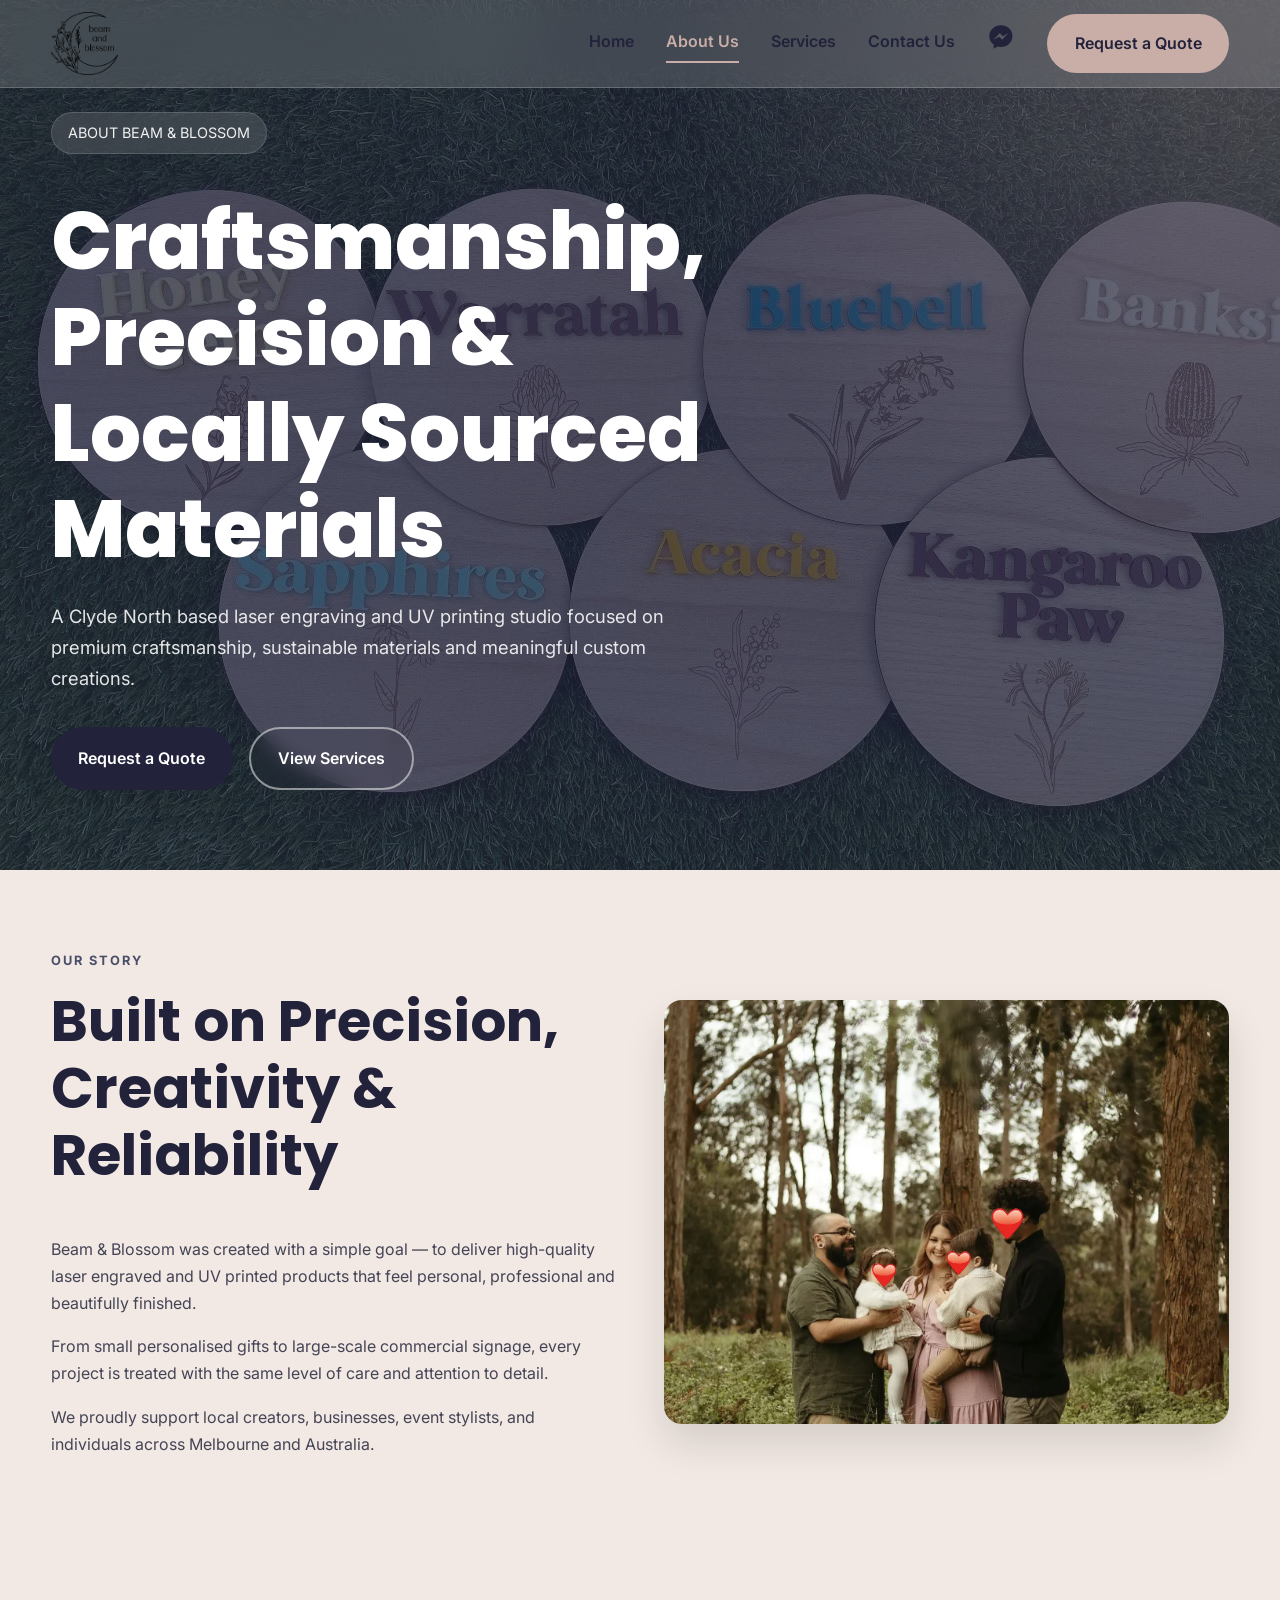
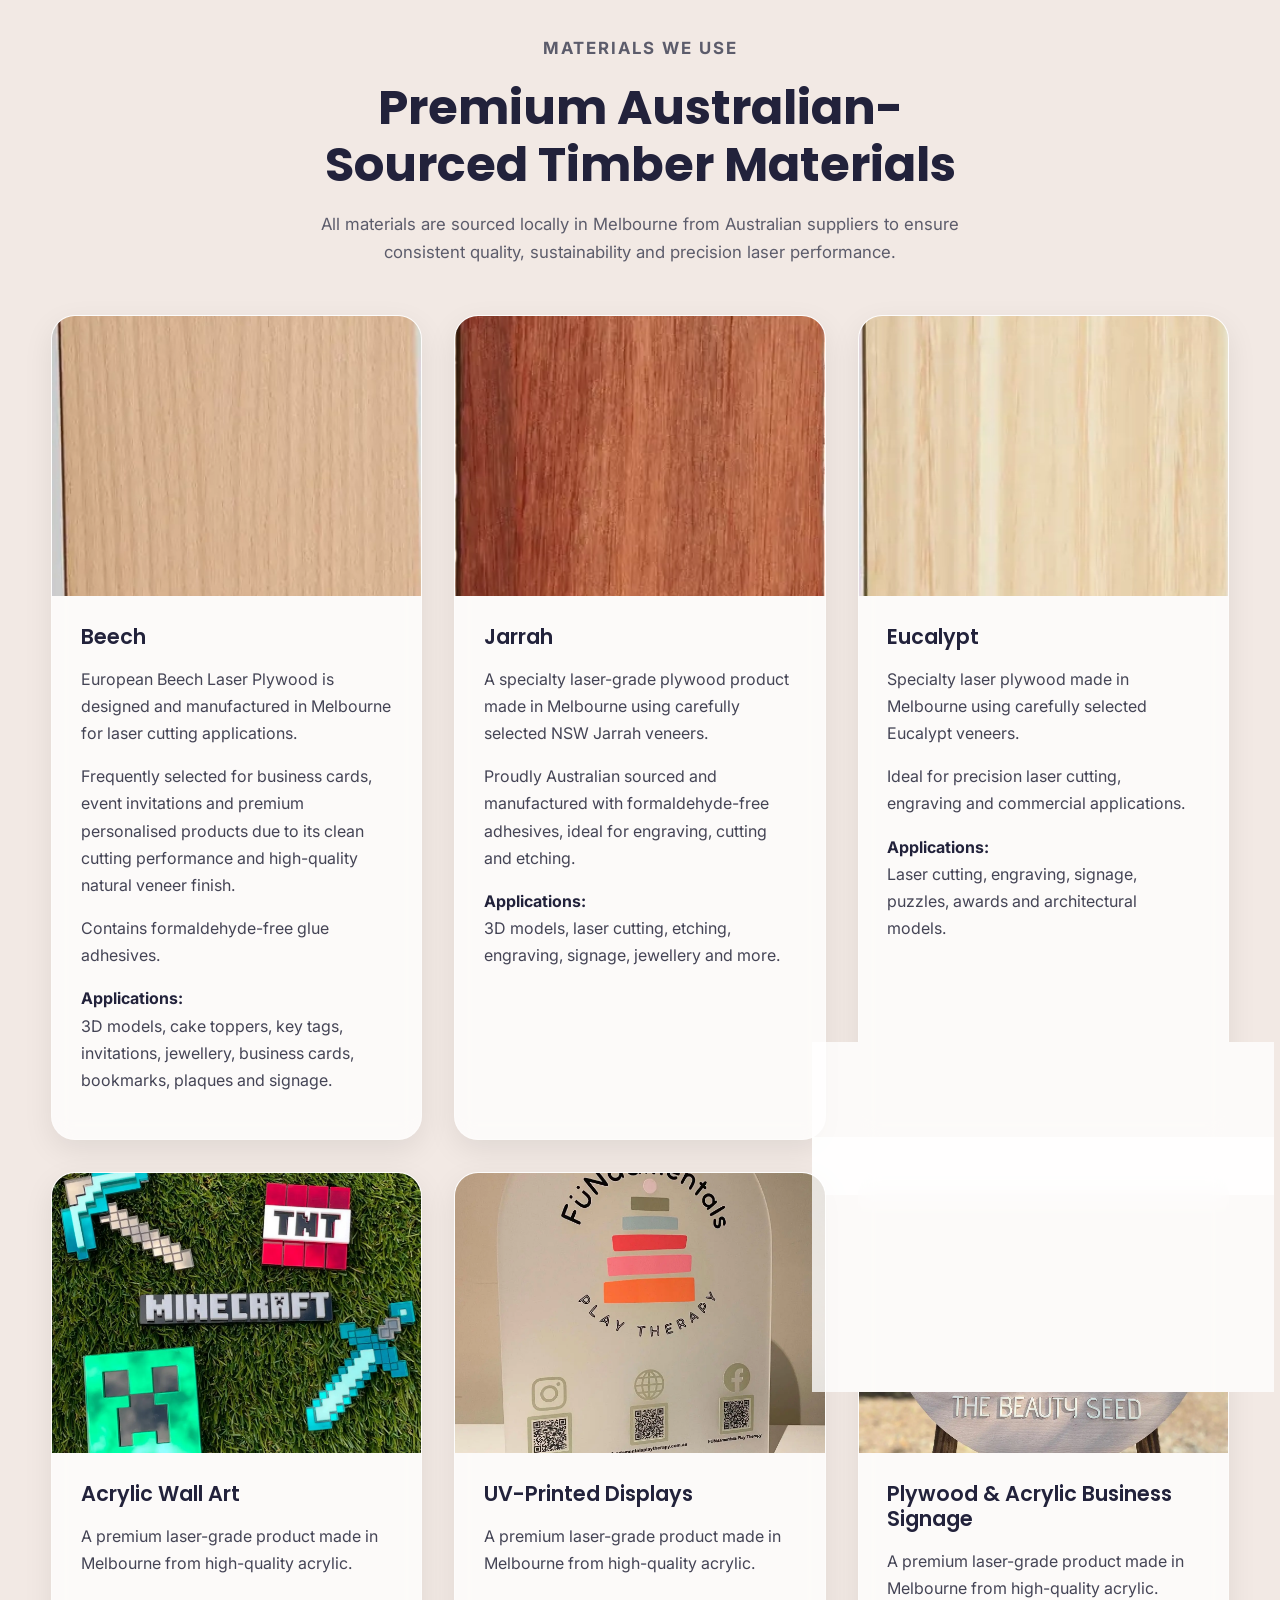
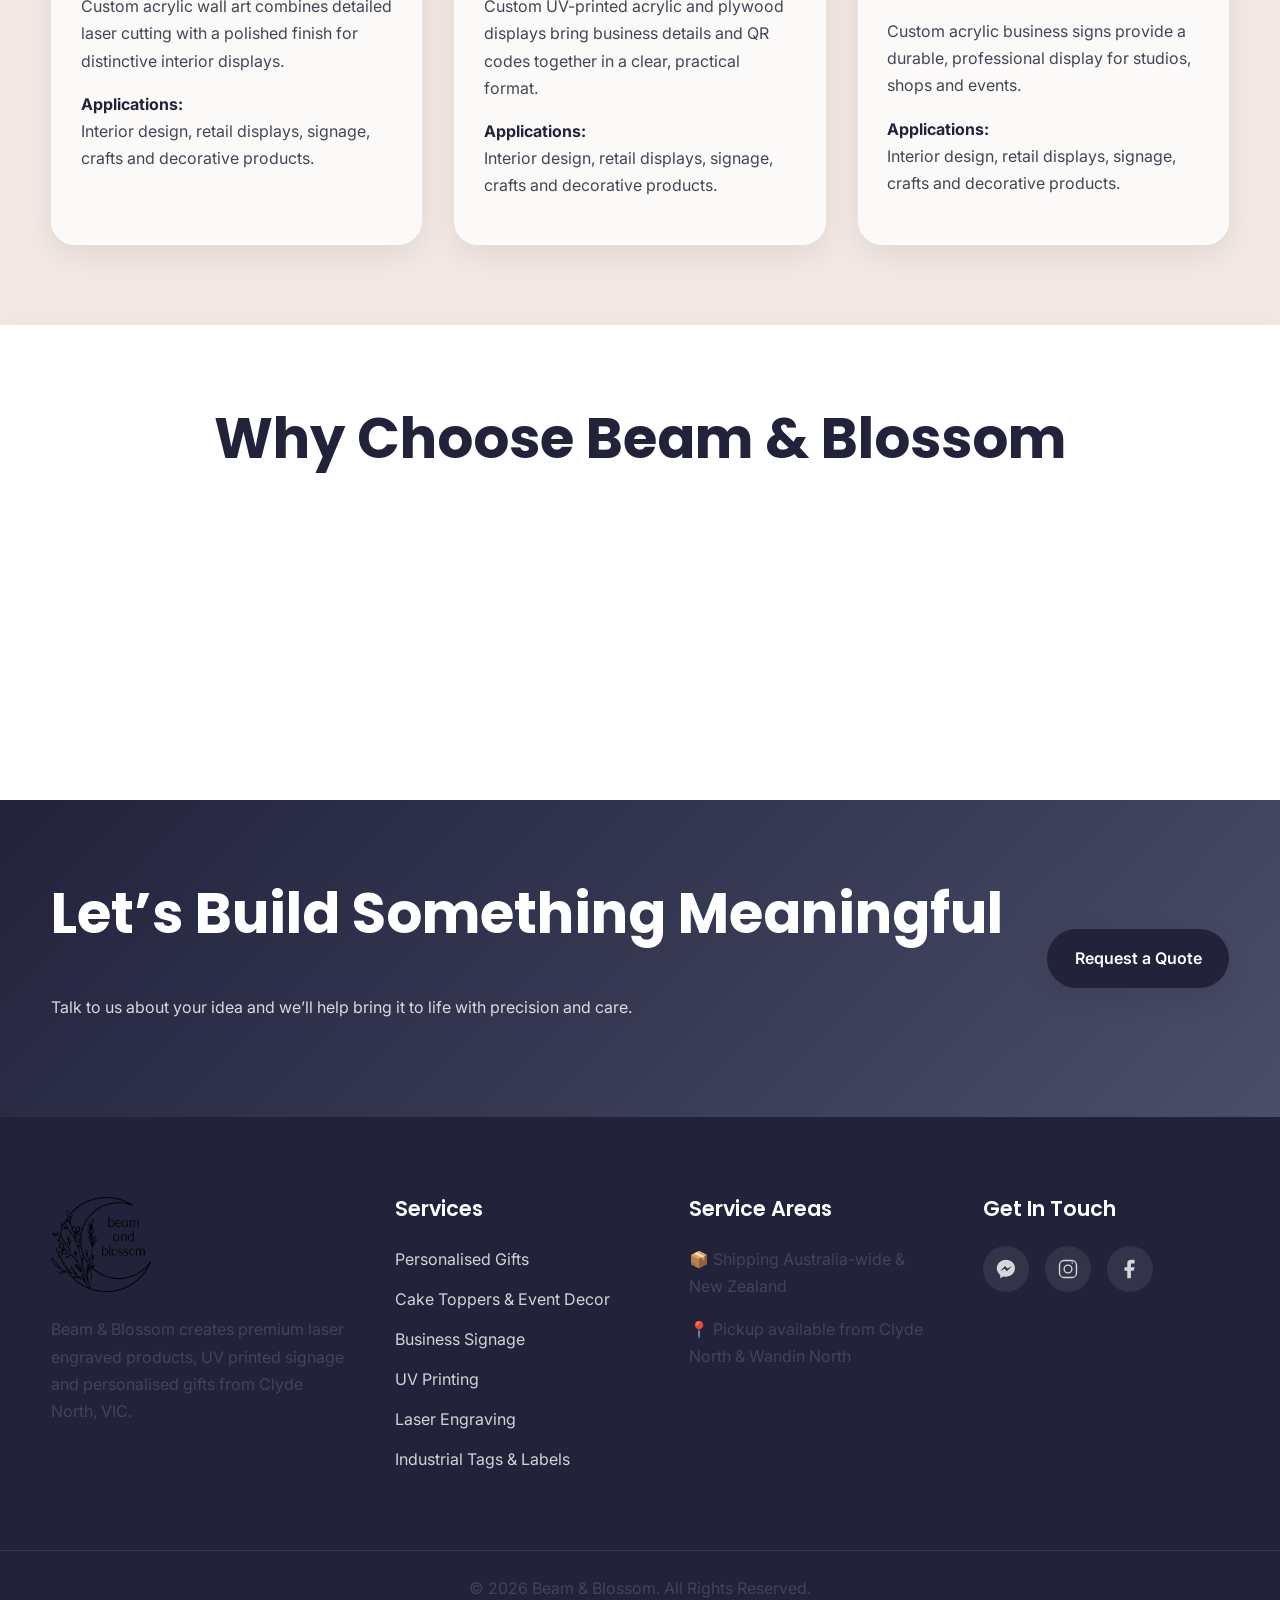
==== about.html @ 41228842 "Add files via upload" ====
<!DOCTYPE html>
<html lang="en-AU">

<head>

  <meta charset="UTF-8" />
  <meta name="viewport" content="width=device-width, initial-scale=1.0" />

<!-- SEO -->
  <title>About Beam & Blossom | Custom Laser Engraving Clyde North</title>
  <meta name="description" content="Learn about Beam & Blossom, a Clyde North based laser engraving and UV printing studio. We specialise in premium Australian-sourced timbers and precision custom manufacturing."/>
  <meta name="keywords" content="Beam and Blossom, laser engraving Melbourne, UV printing Clyde North, custom timber engraving, personalised gifts Victoria"/>

  <!-- Open Graph Metadata -->
<meta property="og:title" content="Beam & Blossom | Custom Laser Engraving & UV Printing" />
<meta property="og:description" content="Custom laser engraving, cutting, and UV printing studio based in Clyde North, VIC." />
<meta property="og:type" content="website" />
<meta property="og:image" content="img/beamandblossom-logo-150px.png" />

<!-- Structured Data (JSON-LD) -->
<script type="application/ld+json">
{
  "@context": "https://schema.org",
  "@type": "LocalBusiness",
  "name": "Beam & Blossom",
  "image": "img/beamandblossom-logo-150px.png",
  "address": {
    "@type": "PostalAddress",
    "addressLocality": "Clyde North",
    "addressRegion": "VIC",
    "addressCountry": "AU"
  }
}
</script>
  <!-- Fonts -->
  <link rel="preconnect" href="https://fonts.googleapis.com" />
  <link rel="preconnect" href="https://fonts.gstatic.com" crossorigin />

  <link
    href="https://fonts.googleapis.com/css2?family=Inter:wght@300;400;500;600;700&family=Poppins:wght@500;600;700;800&display=swap"
    rel="stylesheet"
  />

  <!-- CSS -->
  <link rel="stylesheet" href="css/style.css" />

  <!-- Favicon -->
  <link rel="icon" type="image/png" href="img/favicon2.jpg" />

</head>

<body>

  <!-- ===================================================== -->
  <!-- HEADER -->
  <!-- ===================================================== -->

  <header class="header">

    <div class="container nav-container">

      <a href="index.html" class="logo">

        <img
          src="img/beamandblossom-logo-150px.png"
          alt="Beam and Blossom Logo"
        />

      </a>

      <nav class="nav" id="navMenu">

        <a href="index.html">Home</a>

        <a href="about.html">About Us</a>

        <a href="services.html">Services</a>

        <a href="contact.html">Contact Us</a>

        <a
          href="https://m.me/101160329002191"
          target="_blank"
          rel="noopener noreferrer"
          class="messenger-link"
          aria-label="Facebook Messenger"
        >

          <svg xmlns="http://www.w3.org/2000/svg" viewBox="0 0 24 24" fill="currentColor">
            <path d="M12 2C6.477 2 2 6.145 2 11.259c0 2.91 1.447 5.507 3.713 7.204V22l3.285-1.804c.878.243 1.814.374 2.802.374 5.523 0 10-4.145 10-9.259C22 6.145 17.523 2 12 2zm1.014 12.445-2.548-2.72-4.972 2.72 5.47-5.803 2.57 2.72 4.95-2.72-5.47 5.803z"/>
          </svg>

        </a>

        <button class="btn nav-cta open-quote">
          Request a Quote
        </button>

      </nav>

      <button class="hamburger" id="hamburgerBtn" aria-label="Open menu">

        <span></span>
        <span></span>
        <span></span>

      </button>

    </div>

  </header>

  <!-- ===================================================== -->
  <!-- HERO -->
  <!-- ===================================================== -->

  <section class="hero about-hero">

    <div class="hero-overlay"></div>

    <div class="container hero-content">

      <div class="hero-text">

        <p class="hero-tag">
          ABOUT BEAM & BLOSSOM
        </p>

        <h1>
          Craftsmanship, Precision & Locally Sourced Materials
        </h1>

        <p class="hero-subheadline">
          A Clyde North based laser engraving and UV printing studio
          focused on premium craftsmanship, sustainable materials and
          meaningful custom creations.
        </p>

        <div class="hero-buttons">

          <button class="btn primary-btn open-quote">
            Request a Quote
          </button>

          <a href="services.html" class="btn secondary-btn">
            View Services
          </a>

        </div>

      </div>

    </div>

  </section>

  <!-- ===================================================== -->
  <!-- INTRO -->
  <!-- ===================================================== -->

  <section class="intro-section">

    <div class="container intro-grid">

      <div class="intro-content">

        <p class="section-label">
          OUR STORY
        </p>

        <h2>
          Built on Precision, Creativity & Reliability
        </h2>

        <p>
          Beam & Blossom was created with a simple goal — to deliver
          high-quality laser engraved and UV printed products that feel
          personal, professional and beautifully finished.
        </p>

        <p>
          From small personalised gifts to large-scale commercial signage,
          every project is treated with the same level of care and attention
          to detail.
        </p>

        <p>
          We proudly support local creators, businesses, event stylists,
          and individuals across Melbourne and Australia.
        </p>

      </div>

      <div class="intro-image">

        <img
          src="img/beam_and_blossom_Family.webp"
          alt="Beam and Blossom expert workshop equipment and laser machine operators"
          loading="lazy"
        />

      </div>

    </div>

  </section>

  <!-- ===================================================== -->
  <!-- MATERIALS SECTION -->
  <!-- ===================================================== -->

  <section class="products-section">

    <div class="container">

      <div class="section-heading">

        <p class="section-label">
          MATERIALS WE USE
        </p>

        <h2>
          Premium Australian-Sourced Timber Materials
        </h2>

        <p>
          All materials are sourced locally in Melbourne from Australian suppliers
          to ensure consistent quality, sustainability and precision laser performance.
        </p>

      </div>

      <div class="products-grid">

        <!-- BEECH -->

        <article class="product-card">

          <img
            src="img/european-beech.webp"
            alt="European Beech laser plywood"
            loading="lazy"
          />

          <div class="product-content">

            <h3>Beech</h3>

            <p>
              European Beech Laser Plywood is designed and manufactured in Melbourne
              for laser cutting applications.
            </p>

            <p>
              Frequently selected for business cards, event invitations and premium
              personalised products due to its clean cutting performance and high-quality
              natural veneer finish.
            </p>

            <p>
              Contains formaldehyde-free glue adhesives.
            </p>

            <strong>Applications:</strong>
            <p>
              3D models, cake toppers, key tags, invitations, jewellery,
              business cards, bookmarks, plaques and signage.
            </p>

          </div>

        </article>

        <!-- JARRAH -->

        <article class="product-card">

          <img
            src="img/jarrah.webp"
            alt="Jarrah laser plywood"
            loading="lazy"
          />

          <div class="product-content">

            <h3>Jarrah</h3>

            <p>
              A specialty laser-grade plywood product made in Melbourne using carefully
              selected NSW Jarrah veneers.
            </p>

            <p>
              Proudly Australian sourced and manufactured with formaldehyde-free adhesives,
              ideal for engraving, cutting and etching.
            </p>

            <strong>Applications:</strong>
            <p>
              3D models, laser cutting, etching, engraving, signage, jewellery and more.
            </p>

          </div>

        </article>

       
        <!-- EUCALYPT -->

        <article class="product-card">

          <img
            src="img/eucalypt.webp"
            alt="Eucalypt laser plywood"
            loading="lazy"
          />

          <div class="product-content">

            <h3>Eucalypt</h3>

            <p>
              Specialty laser plywood made in Melbourne using carefully selected Eucalypt veneers.
            </p>

            <p>
              Ideal for precision laser cutting, engraving and commercial applications.
            </p>

            <strong>Applications:</strong>
            <p>
              Laser cutting, engraving, signage, puzzles, awards and architectural models.
            </p>

          </div>

        </article>

        <!-- MIRROR ACRYLIC 1 -->

        <article class="product-card">

          <img
            src="img/Acrylic_Wall_Art.webp"
            alt="Custom laser-cut acrylic wall art"
            loading="lazy"
          />

          <div class="product-content">

            <h3>Acrylic Wall Art</h3>

            <p>
              A premium laser-grade product made in Melbourne from high-quality acrylic.
            </p>

            <p>
              Custom acrylic wall art combines detailed laser cutting with a polished
              finish for distinctive interior displays.
            </p>

            <strong>Applications:</strong>
            <p>
              Interior design, retail displays, signage, crafts and decorative products.
            </p>

          </div>

        </article>

                <!-- COLOUR ACRYLIC -->

        <article class="product-card">

          <img
            src="img/UV_Print_Business_QR_Code.webp"
            alt="Colour UV-printed acrylic business display"
            loading="lazy"
          />

          <div class="product-content">

            <h3>UV-Printed Displays</h3>

            <p>
              A premium laser-grade product made in Melbourne from high-quality acrylic.
            </p>

            <p>
              Custom UV-printed acrylic and plywood displays bring business details and QR codes
              together in a clear, practical format.
            </p>

            <strong>Applications:</strong>
            <p>
              Interior design, retail displays, signage, crafts and decorative products.
            </p>

          </div>

        </article>

                <!-- ACRYLIC 3 -->

        <article class="product-card">

          <img
            src="img/Wooden_Acrylic_Business_Sign.webp"
            alt="Custom acrylic business sign"
            loading="lazy"
          />

          <div class="product-content">

            <h3>Plywood & Acrylic Business Signage</h3>

            <p>
              A premium laser-grade product made in Melbourne from high-quality acrylic.
            </p>

            <p>
              Custom acrylic business signs provide a durable, professional display
              for studios, shops and events.
            </p>

            <strong>Applications:</strong>
            <p>
              Interior design, retail displays, signage, crafts and decorative products.
            </p>

          </div>

        </article>

      </div>

    </div>

  </section>

  <!-- ===================================================== -->
  <!-- VALUES -->
  <!-- ===================================================== -->

  <section class="trust-bar">

    <div class="container">

      <h2>Why Choose Beam & Blossom</h2>

      <div class="trust-items">

        <div class="trust-item">✅ Locally sourced Australian materials</div>
        <div class="trust-item">✅ Precision laser technology</div>
        <div class="trust-item">✅ Fast turnaround times</div>
        <div class="trust-item">✅ Custom design collaboration</div>
        <div class="trust-item">✅ High-resolution UV printing</div>
        <div class="trust-item">✅ Melbourne-based craftsmanship</div>

      </div>

    </div>

  </section>

  <!-- ===================================================== -->
  <!-- CTA -->
  <!-- ===================================================== -->

  <section class="cta-banner">

    <div class="container cta-content">

      <div>

        <h2>
          Let’s Build Something Meaningful
        </h2>

        <p>
          Talk to us about your idea and we’ll help bring it to life with precision and care.
        </p>

      </div>

      <button class="btn primary-btn open-quote">
        Request a Quote
      </button>

    </div>

  </section>

  <!-- ========================================= -->
  <!-- FOOTER -->
  <!-- ========================================= -->

  <footer class="footer">

    <div class="container footer-grid">

      <!-- COLUMN 1 -->

      <div class="footer-column">

        <img
          src="img/beamandblossom-logo-150px.png"
          alt="Beam and Blossom Logo"
          class="footer-logo"
        />

        <p>
          Beam & Blossom creates premium laser engraved products,
          UV printed signage and personalised gifts from Clyde North, VIC.
        </p>

      </div>

      <!-- COLUMN 2 -->

      <div class="footer-column">

        <h3>Services</h3>

        <ul>

          <li><a href="services.html">Personalised Gifts</a></li>
          <li><a href="services.html">Cake Toppers & Event Decor</a></li>
          <li><a href="services.html">Business Signage</a></li>
          <li><a href="services.html">UV Printing</a></li>
          <li><a href="services.html">Laser Engraving</a></li>
          <li><a href="services.html">Industrial Tags & Labels</a></li>

        </ul>

      </div>

      <!-- COLUMN 3 -->

      <div class="footer-column">

        <h3>Service Areas</h3>

        <p>
          📦 Shipping Australia-wide & New Zealand
        </p>

        <p>
          📍 Pickup available from Clyde North & Wandin North
        </p>

      </div>

      <!-- COLUMN 4 -->

      <div class="footer-column">

        <h3>Get In Touch</h3>

        <div class="social-links">

          <!-- Messenger -->

          <a
            href="https://m.me/101160329002191"
            target="_blank"
            rel="noopener noreferrer"
            aria-label="Facebook Messenger"
          >
            <svg xmlns="http://www.w3.org/2000/svg" viewBox="0 0 24 24" fill="currentColor">
              <path d="M12 2C6.477 2 2 6.145 2 11.259c0 2.91 1.447 5.507 3.713 7.204V22l3.285-1.804c.878.243 1.814.374 2.802.374 5.523 0 10-4.145 10-9.259C22 6.145 17.523 2 12 2zm1.014 12.445-2.548-2.72-4.972 2.72 5.47-5.803 2.57 2.72 4.95-2.72-5.47 5.803z"/>
            </svg>
          </a>

          <!-- Instagram -->

          <a
            href="https://www.instagram.com/beam_and_blossom/"
            target="_blank"
            rel="noopener noreferrer"
            aria-label="Instagram"
          >
            <svg xmlns="http://www.w3.org/2000/svg" viewBox="0 0 24 24" fill="currentColor">
              <path d="M7.75 2h8.5A5.75 5.75 0 0 1 22 7.75v8.5A5.75 5.75 0 0 1 16.25 22h-8.5A5.75 5.75 0 0 1 2 16.25v-8.5A5.75 5.75 0 0 1 7.75 2zm0 1.5A4.25 4.25 0 0 0 3.5 7.75v8.5A4.25 4.25 0 0 0 7.75 20.5h8.5a4.25 4.25 0 0 0 4.25-4.25v-8.5A4.25 4.25 0 0 0 16.25 3.5h-8.5zm8.88 1.12a.88.88 0 1 1 0 1.76.88.88 0 0 1 0-1.76zM12 7a5 5 0 1 1 0 10 5 5 0 0 1 0-10zm0 1.5A3.5 3.5 0 1 0 12 15.5 3.5 3.5 0 0 0 12 8.5z"/>
            </svg>
          </a>

          <!-- Facebook -->

          <a
            href="https://www.facebook.com/beamandblossom"
            target="_blank"
            rel="noopener noreferrer"
            aria-label="Facebook"
          >
            <svg xmlns="http://www.w3.org/2000/svg" viewBox="0 0 24 24" fill="currentColor">
              <path d="M13 22v-8h3l1-4h-4V7.5c0-1.03.47-1.5 1.5-1.5H17V2h-3.5C10.42 2 9 3.42 9 6v4H6v4h3v8h4z"/>
            </svg>
          </a>

        </div>

      </div>

    </div>

    <div class="footer-bottom">

      <p>
        © 2026 Beam & Blossom. All Rights Reserved.
      </p>

    </div>

  </footer>

    <!-- ========================================= -->
  <!-- SLIDE-IN QUOTE PANEL -->
  <!-- ========================================= -->

  <aside
    class="quote-panel"
    id="quotePanel"
    aria-hidden="true"
  >

    <div class="quote-header">

      <h2>Request a Quote</h2>

      <button
        class="close-panel"
        id="closePanel"
        aria-label="Close quote form"
      >
        ×
      </button>

    </div>

    <form
      action="https://formspree.io/f/xwlevjgk"
      method="POST"
      class="quote-form"
    >

      <label for="name">Name</label>
      <input type="text" id="name" name="name" required />

      <label for="email">Email</label>
      <input type="email" id="email" name="email" required />

      <label for="phone">Phone</label>
      <input type="tel" id="phone" name="phone" />

      <label for="service">Service Type</label>
      <select id="service" name="service">

        <option value="">Select a service</option>
        <option>Personalised Gifts</option>
        <option>Cake Toppers & Event Decor</option>
        <option>Business Signage</option>
        <option>UV Printing</option>
        <option>Laser Engraving</option>
        <option>Industrial Tags & Labels</option>

      </select>

      <label for="message">Project Details</label>

      <textarea
        id="message"
        name="message"
        rows="5"
        placeholder="Tell us about your idea..."
      ></textarea>

      <button type="submit" class="btn primary-btn full-width-btn">
        Send Quote Request
      </button>

    </form>

  </aside>

  <!-- OVERLAY -->

  <div class="overlay" id="overlay"></div>

  <!-- JS -->

  <script src="js/main.js"></script>

</body>
</html>
---- css/style.css ----
/* =========================================================
   BEAM & BLOSSOM
   MOBILE-FIRST PREMIUM UI
   ========================================================= */

/* =========================================================
   ROOT VARIABLES
   ========================================================= */

:root {

  --color-primary: #22223b;
  --color-secondary: #4a4e69;
  --color-accent: #c9ada7;
  --color-muted: #9a8c98;
  --color-bg: #f2e9e4;
  --color-white: #ffffff;
  --color-dark: #111827;
  --color-success: #1f8a4c;

  --font-heading: 'Poppins', sans-serif;
  --font-body: 'Inter', sans-serif;

  --shadow-soft: 0 10px 30px rgba(0, 0, 0, 0.08);
  --shadow-medium: 0 20px 40px rgba(0, 0, 0, 0.12);

  --border-radius: 18px;
  --transition: all 0.3s ease;
  --header-height: 88px;

  --max-width: 1280px;

}

/* =========================================================
   RESET
   ========================================================= */

*,
*::before,
*::after {
  box-sizing: border-box;
}

html {
  scroll-behavior: smooth;
}

body {

  margin: 0;
  padding: 0;

  font-family: var(--font-body);
  background: var(--color-bg);
  color: var(--color-primary);

  line-height: 1.7;
  overflow-x: hidden;

  -webkit-font-smoothing: antialiased;
}

img {
  width: 100%;
  display: block;
}

a {
  text-decoration: none;
  color: inherit;
}

.skip-link {
  position: fixed;
  top: 0.75rem;
  left: 0.75rem;
  z-index: 3000;
  padding: 0.75rem 1rem;
  background: var(--color-white);
  color: var(--color-primary);
  transform: translateY(-150%);
}

.skip-link:focus {
  transform: translateY(0);
  outline: 3px solid var(--color-accent);
  outline-offset: 3px;
}

button,
input,
textarea,
select {
  font: inherit;
}

/* =========================================================
   GLOBAL
   ========================================================= */

.container {

  width: 92%;
  max-width: var(--max-width);
  margin: 0 auto;

}

section {
  padding: 5rem 0;
}

.section-label {

  color: var(--color-secondary);
  text-transform: uppercase;
  letter-spacing: 2px;
  font-weight: 700;
  font-size: 0.8rem;

  margin-bottom: 1rem;
}

.section-heading {

  text-align: center;
  max-width: 700px;
  margin: 0 auto 3rem auto;

}

.section-heading h2 {

  font-size: clamp(2rem, 4vw, 3rem);
  margin-bottom: 1rem;
  line-height: 1.2;

}

.section-heading p {

  color: #5c5c6b;
  font-size: 1.05rem;

}

/* =========================================================
   TYPOGRAPHY
   ========================================================= */

h1,
h2,
h3,
h4 {

  font-family: var(--font-heading);
  line-height: 1.2;
  margin-top: 0;

}

h1 {

  font-size: clamp(2.8rem, 7vw, 5rem);
  font-weight: 800;

}

h2 {

  font-size: clamp(2rem, 5vw, 3.5rem);
  font-weight: 700;

}

h3 {

  font-size: 1.3rem;
  font-weight: 600;

}

p {

  margin-top: 0;
  color: #444455;

}

/* =========================================================
   BUTTONS
   ========================================================= */

.btn {

  display: inline-flex;
  align-items: center;
  justify-content: center;

  border: none;
  cursor: pointer;

  transition: var(--transition);

  border-radius: 999px;

  font-weight: 600;

  padding: 1rem 1.7rem;

  min-height: 50px;

}

.primary-btn {

  background: var(--color-primary);
  color: var(--color-white);

  box-shadow: var(--shadow-soft);

}

.primary-btn:hover {

  transform: translateY(-2px);
  background: #151529;

}

.secondary-btn {

  border: 2px solid rgba(255,255,255,0.5);
  color: var(--color-white);

  backdrop-filter: blur(10px);

}

.secondary-btn:hover {

  background: rgba(255,255,255,0.1);

}

.card-btn {

  width: 100%;
  background: var(--color-secondary);
  color: var(--color-white);

}

.card-btn:hover {

  background: var(--color-primary);
  transform: translateY(-2px);

}

.full-width-btn {
  width: 100%;
}

.text-link {

  display: inline-block;
  margin-top: 1rem;

  font-weight: 600;
  color: var(--color-secondary);

}

/* =========================================================
   HEADER
   ========================================================= */

.header {

  position: fixed;
  top: 0;
  left: 0;

  width: 100%;
  z-index: 1000;

  height: var(--header-height);

  backdrop-filter: blur(18px);

  background: rgba(255,255,255,0.15);

  border-bottom: 1px solid rgba(255,255,255,0.2);

}

.nav-container {

  display: flex;
  align-items: center;
  justify-content: space-between;
  height: 100%;

}

.logo img {

  width: auto;
  height: 64px;
  max-width: 100%;
  object-fit: contain;

}

.nav {

  position: fixed;

  top: var(--header-height);
  right: -100%;

  width: 300px;
  height: calc(100vh - var(--header-height));

  background: rgba(255,255,255,0.96);

  display: flex;
  flex-direction: column;

  gap: 1.5rem;

  padding: 2rem;

  transition: var(--transition);

  box-shadow: var(--shadow-medium);

}

.nav.active {
  right: 0;
}

/* Base nav links */
.nav a {
  position: relative;
  font-weight: 600;
  color: var(--color-primary);
  text-decoration: none;
  transition: color 0.3s ease;
  padding-bottom: 4px;  
}

/* Hover */
.nav a:hover {
    color: var(--color-accent);
    opacity: 0.9;

}

/* Underline base */
.nav a::after {
    content:"";
    position: absolute;
    left: 0;
    bottom: -4px;

    width: 0;
    height: 2px;
    background-color: var(--color-accent);

    transition: width 0.3s ease;
}

/* Hover underline animation */
.nav a:hover::after {
  width: 100%;
}

/* Active state*/
.nav a.active {
    color: var(--color-accent);
}

.nav a.active::after {
  width: 100%;
}

.nav-cta {

  background: var(--color-accent);
  color: var(--color-primary);

}

.nav-cta:hover {

  transform: translateY(-2px);
  background: #bfa19a;

}

.messenger-link svg {

  width: 28px;
  height: 28px;

}

.hamburger {

  display: flex;
  flex-direction: column;
  gap: 5px;

  border: none;
  background: transparent;

  cursor: pointer;

}

.hamburger span {

  width: 26px;
  height: 3px;

  background: var(--color-primary);
  border-radius: 999px;

}

/* =========================================================
   HERO
   ========================================================= */

.hero {
  position: relative;
  background-repeat: no-repeat;
  background-size: cover;
  min-height: 100vh;
  color: var(--color-white);
  display: flex;
  align-items: center;
  overflow: hidden;
  background: linear-gradient(
    rgba(34, 34, 59, 0.75),
    rgba(34, 34, 59, 0.7)
  );
}

.hero-home {
  background-image:
    linear-gradient(
      rgba(34,34,59,0.75),
      rgba(34,34,59,0.7)
    ),
    url("../img/beamandblossom-hero-image.webp");
}

.services-hero {
    background-image:
    linear-gradient(
      rgba(34,34,59,0.75),
      rgba(34,34,59,0.7)
    ),
    url("../img/Birthday_Signage.webp");
}
.about-hero {
    background-image:
    linear-gradient(
      rgba(34,34,59,0.75),
      rgba(34,34,59,0.7)
    ),
    url("../img/School_Room_Plaques.webp");
}

.hero-overlay {

  position: absolute;
  inset: 0;

  background:
    radial-gradient(circle at top right,
    rgba(201,173,167,0.25),
    transparent 40%);

}

.hero-content {

  position: relative;
  z-index: 2;

}

.hero-text {

  max-width: 760px;

}

.hero-tag {

  display: inline-block;

  padding: 0.5rem 1rem;

  background: rgba(255,255,255,0.12);

  border: 1px solid rgba(255,255,255,0.15);

  border-radius: 999px;

  color: rgba(255,255,255,0.92);

  font-size: 0.9rem;

  backdrop-filter: blur(12px);

}

.hero h1 {

  margin: 1.5rem 0;

  color: var(--color-white);

}

.hero-subheadline {

  font-size: 1.15rem;
  color: rgba(255,255,255,0.88);

  max-width: 650px;

}

.hero-buttons {

  display: flex;
  flex-direction: column;

  gap: 1rem;

  margin-top: 2rem;

}

.hero-meta {

  margin-top: 2rem;

  display: flex;
  flex-direction: column;

  gap: 0.8rem;

  color: rgba(255,255,255,0.85);

  font-weight: 500;

}

/* =========================================================
   TRUST BAR
   ========================================================= */

.trust-bar {

  background: var(--color-white);

  box-shadow: var(--shadow-soft);

}

.trust-bar h2 {

  text-align: center;
  margin-bottom: 2rem;

}

.trust-items {

  display: grid;
  gap: 1rem;

}

.trust-item {

  background: rgba(255,255,255,0.7);

  padding: 1rem 1.2rem;

  border-radius: 14px;

  border: 1px solid rgba(0,0,0,0.04);

  font-weight: 600;

}

/* =========================================================
   INTRO
   ========================================================= */

.intro-grid {

  display: grid;
  gap: 3rem;
  align-items: center;

}

.intro-image img {

  width: 100%;
  aspect-ratio: 4 / 3;
  object-fit: cover;
  object-position: center;
  border-radius: var(--border-radius);

  box-shadow: var(--shadow-medium);

}

.intro-image img[src*="Family_Business.webp"] {
  aspect-ratio: 1 / 1;
  object-fit: contain;
}

/* =========================================================
   PRODUCT CARDS
   ========================================================= */

.products-grid {

  display: grid;
  gap: 2rem;

}

.product-card {

  background: rgba(255,255,255,0.78);

  backdrop-filter: blur(10px);

  border-radius: 24px;

  overflow: hidden;

  box-shadow: var(--shadow-soft);

  transition: var(--transition);

  border: 1px solid rgba(255,255,255,0.3);

}

.product-card:hover {

  transform: translateY(-6px);

  box-shadow: var(--shadow-medium);

}

.product-card img {

  height: 250px;
  object-fit: cover;

}

.product-content {

  padding: 1.8rem;

}

.product-content h3 {

  margin-bottom: 1rem;

}

.product-input {

  width: 100%;

  padding: 1rem;

  margin: 1.5rem 0 1rem 0;

  border-radius: 14px;

  border: 1px solid rgba(0,0,0,0.08);

  background: rgba(255,255,255,0.9);

}

.product-input:focus {

  outline: none;

  border-color: var(--color-secondary);

  box-shadow: 0 0 0 3px rgba(74,78,105,0.12);

}

/* =========================================================
   CTA SECTION
   ========================================================= */

.cta-banner {

  background:
    linear-gradient(
      135deg,
      var(--color-primary),
      var(--color-secondary)
    );

  color: var(--color-white);

}

.cta-content {

  display: grid;
  gap: 2rem;

  align-items: center;

}

.cta-content h2 {

  color: var(--color-white);

}

.cta-content p {

  color: rgba(255,255,255,0.82);

}

/* =========================================================
   FAQ
   ========================================================= */

.faq-grid {

  display: grid;
  gap: 1.5rem;

}

.faq-item {

  background: var(--color-white);

  padding: 2rem;

  border-radius: 20px;

  box-shadow: var(--shadow-soft);

}

.faq-item h3 {

  margin-bottom: 1rem;

}

/* =========================================================
   FOOTER
   ========================================================= */

.footer {

  background: var(--color-primary);

  color: rgba(255,255,255,0.85);

  padding-top: 5rem;

}

.footer-grid {

  display: grid;
  gap: 3rem;

}

.footer-column h3 {

  color: var(--color-white);
  margin-bottom: 1.5rem;

}

.footer-column ul {

  list-style: none;
  padding: 0;
  margin: 0;

}

.footer-column li {

  margin-bottom: 0.8rem;

}

.footer-column a {

  color: rgba(255,255,255,0.8);

  transition: var(--transition);

}

.footer-column a:hover {

  color: var(--color-accent);

}

.footer-logo {

  width: 100px;
  margin-bottom: 1.5rem;

}

.social-links {

  display: flex;
  gap: 1rem;

}

.social-links a {

  width: 46px;
  height: 46px;

  display: flex;
  align-items: center;
  justify-content: center;

  background: rgba(255,255,255,0.08);

  border-radius: 50%;

  transition: var(--transition);

}

.social-links a:hover {

  background: var(--color-accent);
  color: var(--color-primary);

}

.social-links svg {

  width: 22px;
  height: 22px;

}

.footer-bottom {

  margin-top: 4rem;

  border-top: 1px solid rgba(255,255,255,0.1);

  padding: 1.5rem 0;

  text-align: center;

}

/* =========================================================
   QUOTE PANEL
   ========================================================= */

.quote-panel {

  position: fixed;

  top: 0;
  right: -100%;

  width: 100%;
  max-width: 520px;
  height: 100vh;

  background: var(--color-white);

  z-index: 2000;

  padding: 2rem;

  overflow-y: auto;

  transition: var(--transition);

  box-shadow: -10px 0 40px rgba(0,0,0,0.15);

}

.quote-panel.active {

  right: 0;

}

.quote-header {

  display: flex;
  align-items: center;
  justify-content: space-between;

  margin-bottom: 2rem;

}

.close-panel {

  border: none;
  background: transparent;

  font-size: 2rem;

  cursor: pointer;

}

.quote-form {

  display: flex;
  flex-direction: column;

}

.quote-form label {

  margin-bottom: 0.5rem;

  font-weight: 600;

}

.quote-form input,
.quote-form textarea,
.quote-form select {

  width: 100%;

  margin-bottom: 1.5rem;

  padding: 1rem;

  border-radius: 14px;

  border: 1px solid rgba(0,0,0,0.1);

}

.quote-form input:focus,
.quote-form textarea:focus,
.quote-form select:focus {

  outline: none;

  border-color: var(--color-secondary);

  box-shadow: 0 0 0 3px rgba(74,78,105,0.12);

}

/* =========================================================
   OVERLAY
   ========================================================= */

.overlay {

  position: fixed;
  inset: 0;

  background: rgba(0,0,0,0.5);

  opacity: 0;
  visibility: hidden;

  transition: var(--transition);

  z-index: 1500;

}

.overlay.active {

  opacity: 1;
  visibility: visible;

}

/* =========================================================
   TABLET
   ========================================================= */

@media (min-width: 768px) {

  .hero-buttons {

    flex-direction: row;

  }

  .hero-meta {

    flex-direction: row;
    flex-wrap: wrap;

  }

  .trust-items {

    grid-template-columns: repeat(2, 1fr);

  }

  .products-grid {

    grid-template-columns: repeat(2, 1fr);

  }

  .faq-grid {

    grid-template-columns: repeat(2, 1fr);

  }

  .footer-grid {

    grid-template-columns: repeat(2, 1fr);

  }

}

/* =========================================================
   DESKTOP
   ========================================================= */

@media (min-width: 992px) {

  .hamburger {
    display: none;
  }

  .nav {

    position: static;

    width: auto;
    height: auto;

    background: transparent;

    flex-direction: row;
    align-items: center;

    padding: 0;

    box-shadow: none;

    gap: 2rem;

  }

  .hero {

    padding-top: 7rem;

  }

  .intro-grid {

    grid-template-columns: 1fr 1fr;

  }

  .products-grid {

    grid-template-columns: repeat(3, 1fr);

  }

  .cta-content {

    grid-template-columns: 1fr auto;

  }

  .footer-grid {

    grid-template-columns: 1.2fr 1fr 1fr 1fr;

  }

}

/* =========================================================
   LARGE DESKTOP
   ========================================================= */

@media (min-width: 1280px) {

  .hero {

    min-height: 95vh;

  }

  .product-card img {

    height: 280px;

  }

}

/* =========================================================
   ACCESSIBILITY
   ========================================================= */

.btn:focus,
a:focus,
input:focus,
textarea:focus,
select:focus {

  outline: 3px solid rgba(74,78,105,0.3);
  outline-offset: 3px;

}

/* =========================================================
   SCROLLBAR
   ========================================================= */

::-webkit-scrollbar {
  width: 10px;
}

::-webkit-scrollbar-track {
  background: var(--color-bg);
}

::-webkit-scrollbar-thumb {
  background: var(--color-muted);
  border-radius: 5px;
}

::-webkit-scrollbar-thumb:hover {

  background: var(--color-secondary);

}

.contact-hero {
  background-image:
    linear-gradient(
      rgba(34,34,59,0.75),
      rgba(34,34,59,0.7)
    ),
    url("../img/beamandblossom-hero-image.webp");
}
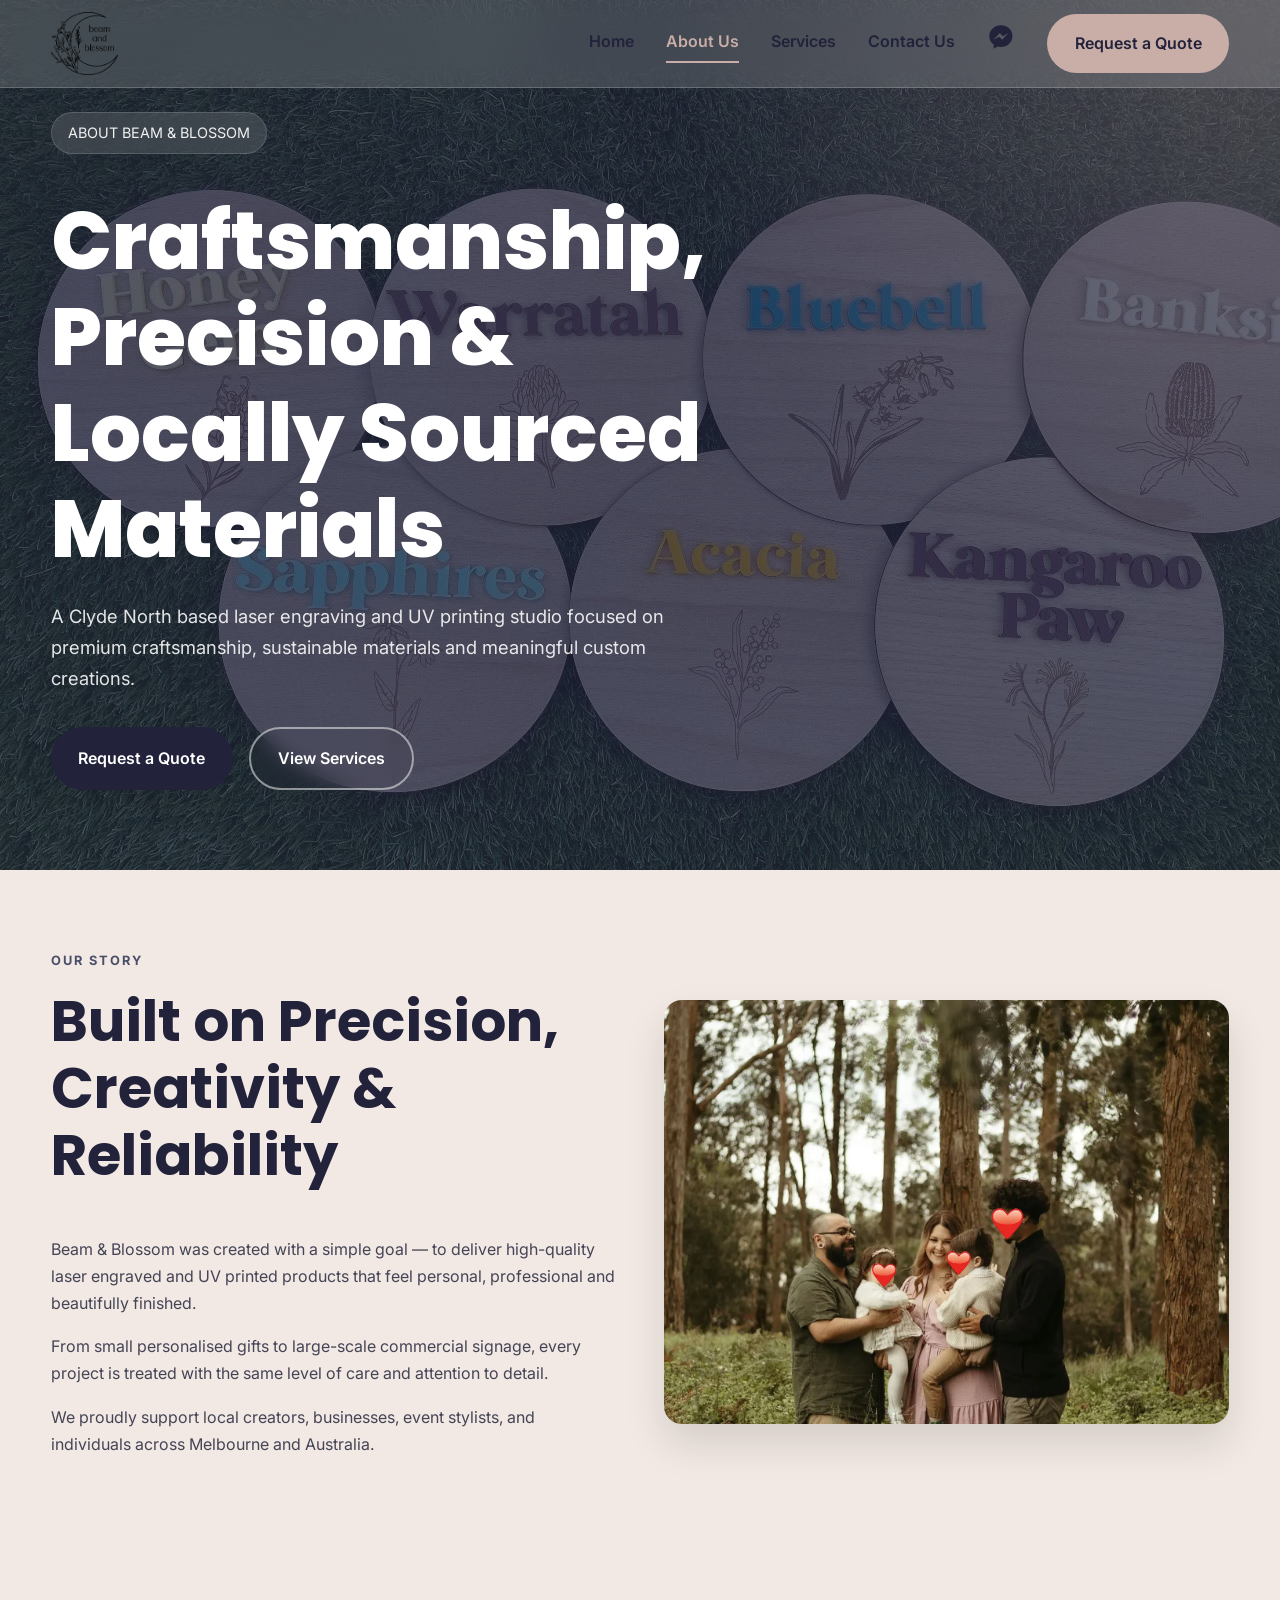
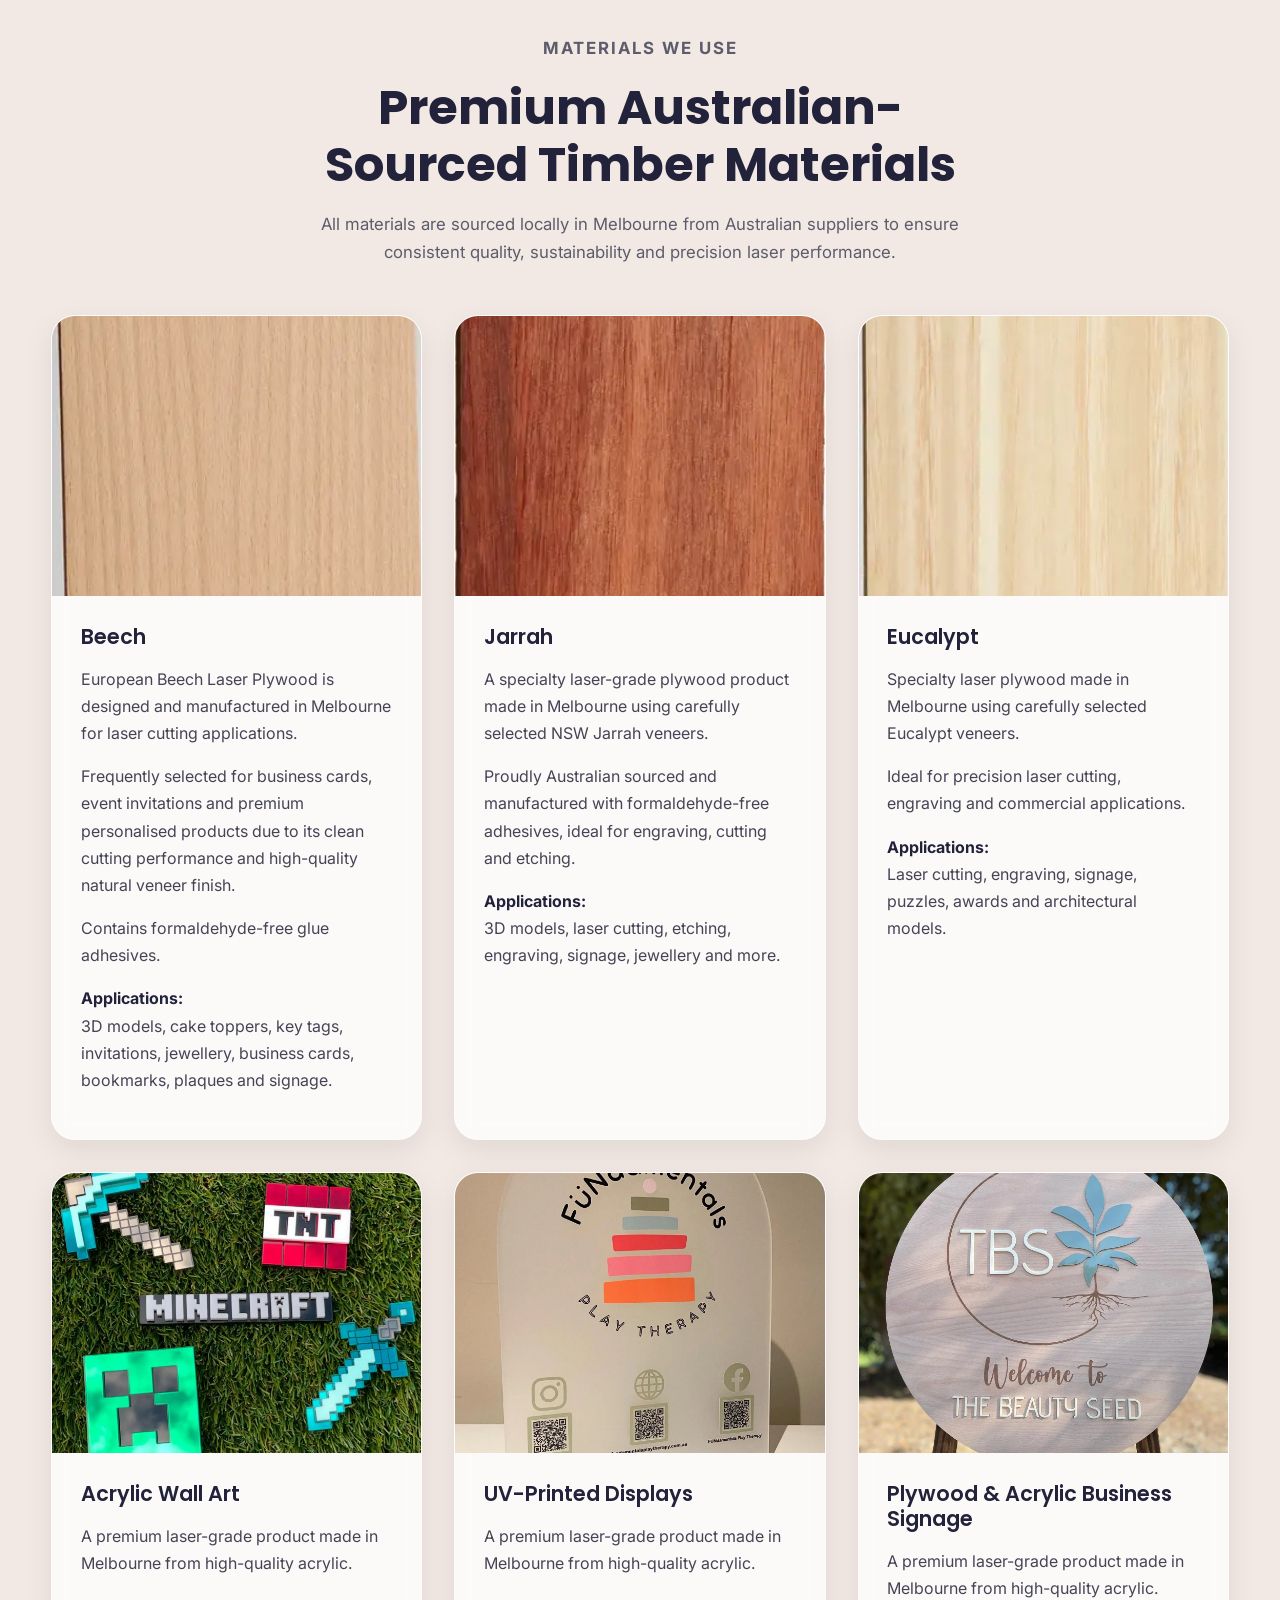
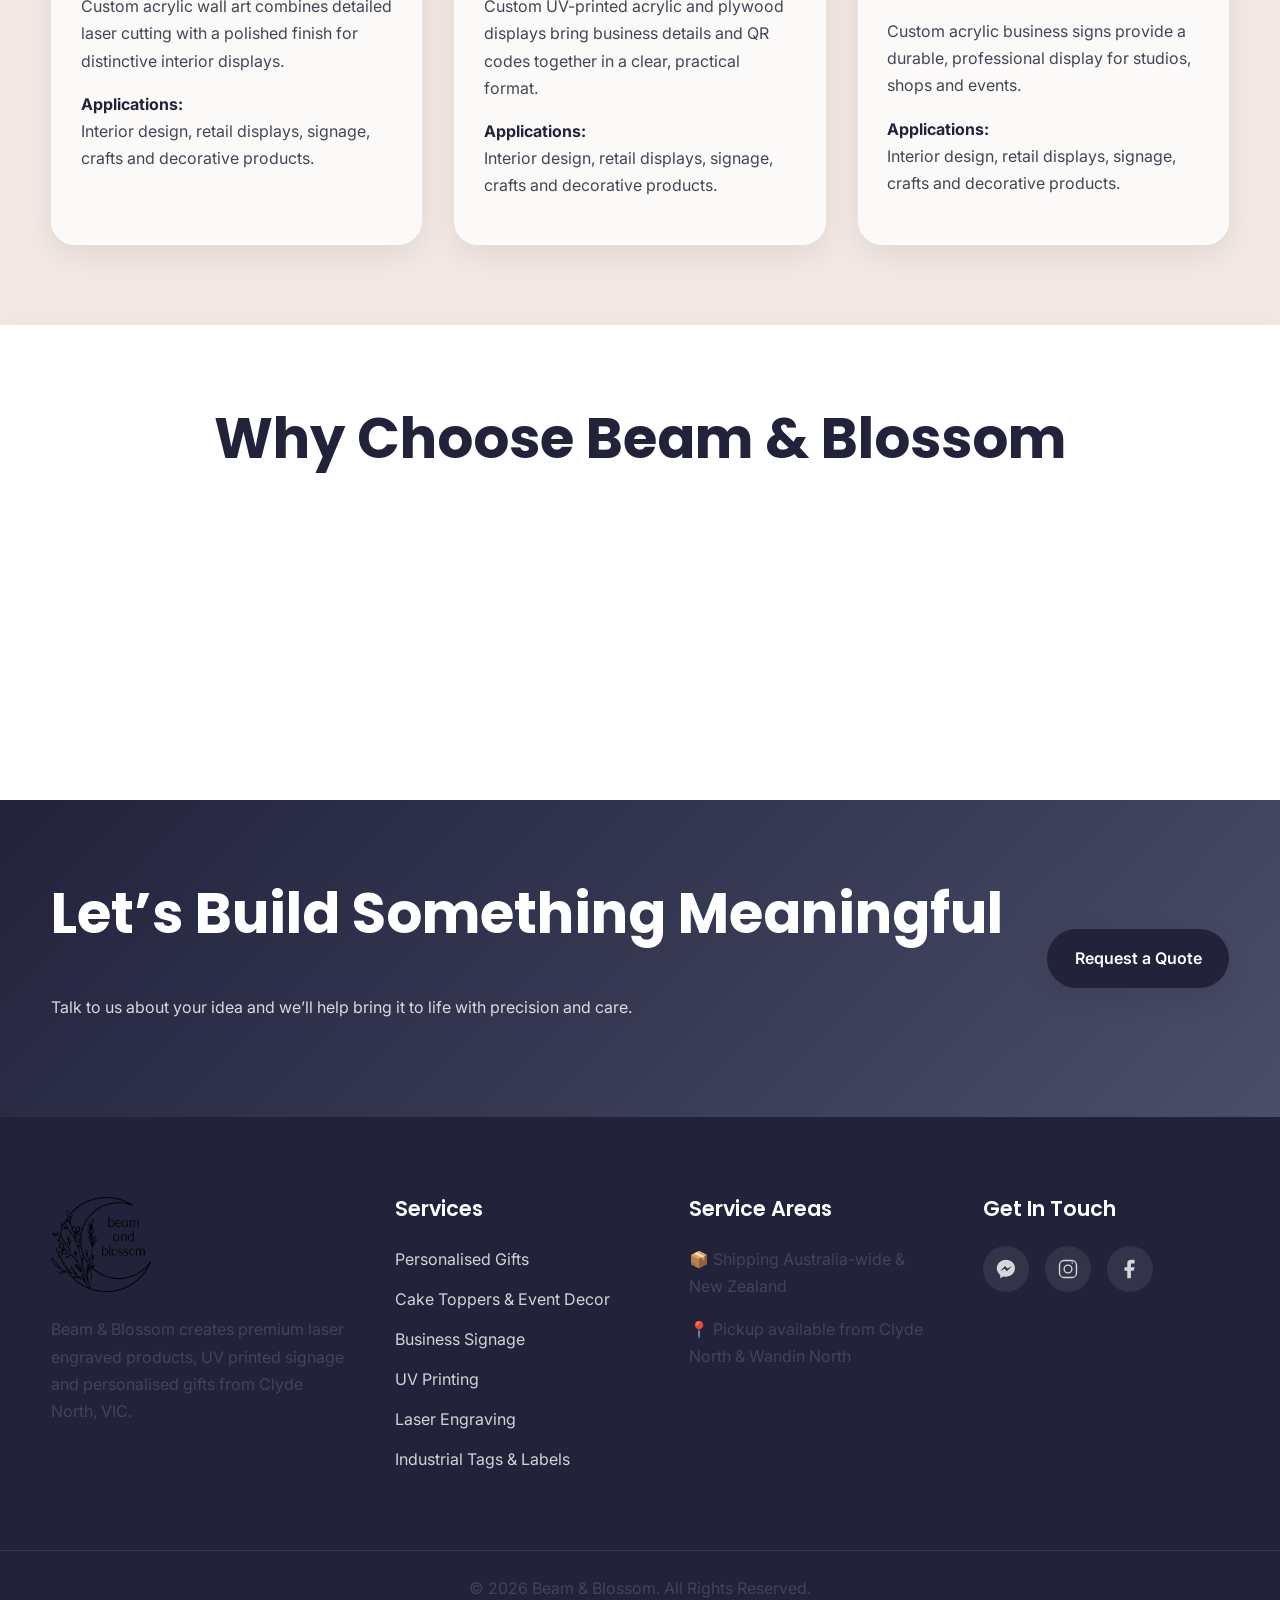
==== commit 281f2667: "Add files via upload" ====
--- a/about.html
+++ b/about.html
@@ -641,6 +641,7 @@
     <form
       action="https://formspree.io/f/xwlevjgk"
       method="POST"
+      enctype="multipart/form-data"
       class="quote-form"
     >
 
@@ -675,6 +676,14 @@
         placeholder="Tell us about your idea..."
       ></textarea>
 
+      <label for="quote-attachment">Attach a design or reference (JPG, PNG or PDF)</label>
+      <input
+        type="file"
+        id="quote-attachment"
+        name="attachment"
+        accept=".jpg,.jpeg,.png,.pdf,image/jpeg,image/png,application/pdf"
+      />
+
       <button type="submit" class="btn primary-btn full-width-btn">
         Send Quote Request
       </button>
--- a/css/style.css
+++ b/css/style.css
@@ -784,6 +784,60 @@
 }
 
 /* =========================================================
+   PICKUP LOCATOR
+   ========================================================= */
+
+.pickup-locator {
+
+  background: rgba(255,255,255,0.45);
+
+}
+
+.pickup-locations {
+
+  display: grid;
+  grid-template-columns: repeat(auto-fit, minmax(min(100%, 280px), 1fr));
+  gap: 1.5rem;
+
+}
+
+.pickup-location {
+
+  display: flex;
+  flex-direction: column;
+  align-items: flex-start;
+  gap: 1rem;
+
+  padding: 2rem;
+
+  background: var(--color-white);
+  border: 1px solid rgba(34,34,59,0.08);
+  border-radius: 20px;
+  box-shadow: var(--shadow-soft);
+
+}
+
+.pickup-location h3,
+.pickup-location address {
+
+  margin: 0;
+
+}
+
+.pickup-location address {
+
+  color: #444455;
+  font-style: normal;
+
+}
+
+.pickup-location .btn {
+
+  margin-top: auto;
+
+}
+
+/* =========================================================
    FOOTER
    ========================================================= */
 
@@ -980,6 +1034,12 @@
   border-radius: 14px;
 
   border: 1px solid rgba(0,0,0,0.1);
+
+}
+
+.quote-form input[type="file"] {
+
+  cursor: pointer;
 
 }
 
